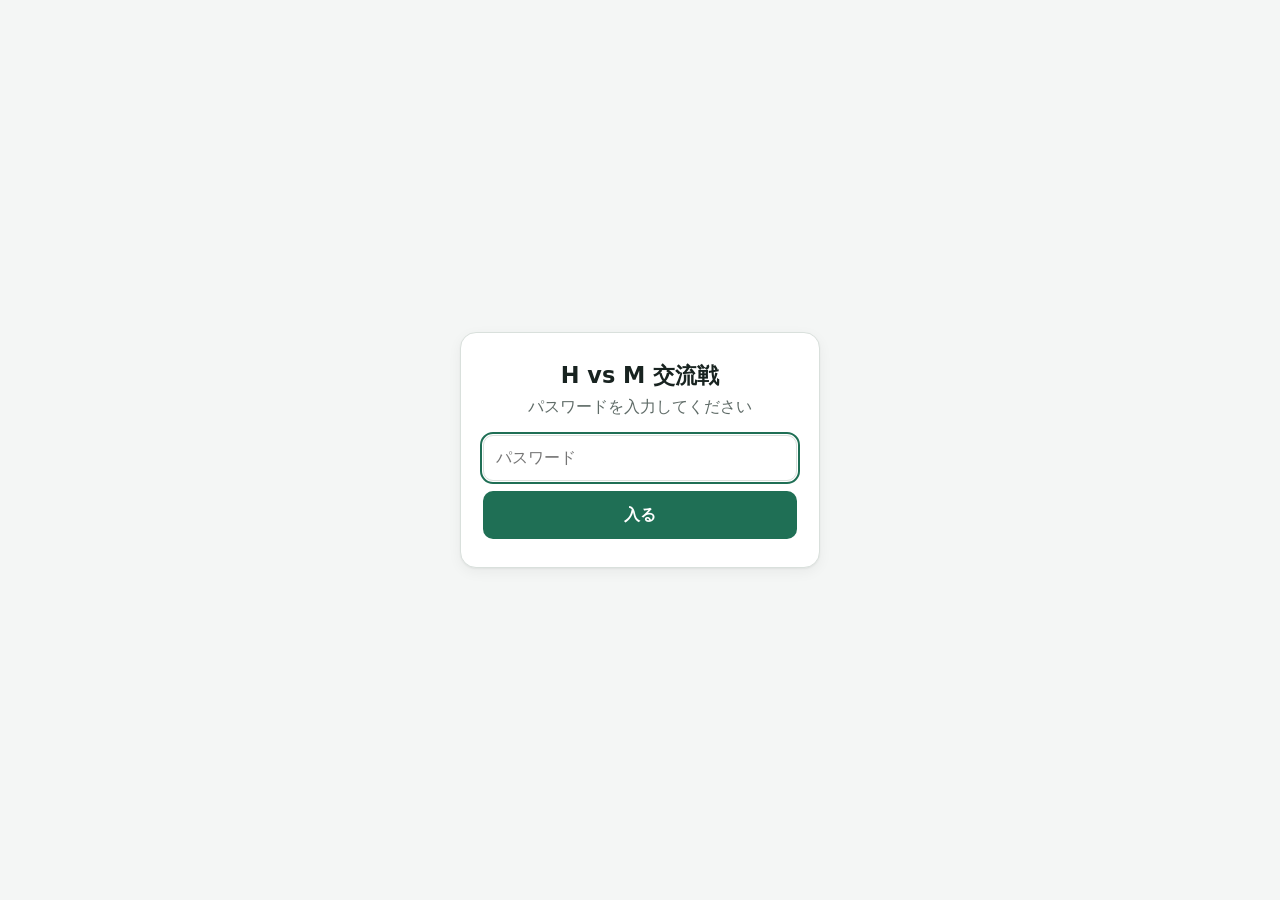
==== docs/index.html @ fb305dd3 "H vs M テニス交流戦 戦績アプリ フェーズ1 GAS の API、入り口パスワード付きの 4 画面、セットアップ手順書。メンバーの実名はリポジトリに含めない。  Co-Authored-By: " ====
<!DOCTYPE html>
<html lang="ja">
<head>
<meta charset="utf-8">
<meta name="viewport" content="width=device-width, initial-scale=1">
<title>戦績 | H vs M 交流戦</title>
<link rel="stylesheet" href="css/style.css">
</head>
<body>
<div id="gate" hidden></div>

<div id="app" hidden>
  <header class="topbar">
    <div class="container topbar-inner">
      <h1 class="brand">H vs M<span class="brand-sub"> 交流戦</span></h1>
      <nav id="nav" class="nav" aria-label="ページ"></nav>
    </div>
  </header>
  <div id="mock-banner" class="banner" hidden>サンプルデータを表示中（config.js の GAS_URL が未設定）</div>

  <main class="container">
    <section class="card hero">
      <div class="hero-score">
        <span class="team-h hero-label">H</span>
        <span id="hero-h">0</span>
        <span class="vs">–</span>
        <span id="hero-m">0</span>
        <span class="team-m hero-label">M</span>
      </div>
      <div class="hero-sub">
        引き分け <b id="hero-d">0</b> ／ 全 <b id="hero-total">0</b> 試合<br>
        取得ゲーム H <b id="hero-hg">0</b> – <b id="hero-mg">0</b> M
      </div>
    </section>

    <section class="card">
      <h2>開催回ごと</h2>
      <div class="table-wrap">
        <table id="by-event">
          <thead>
            <tr><th class="l">開催回</th><th>H 勝</th><th>M 勝</th><th>分</th><th>ゲーム</th></tr>
          </thead>
          <tbody></tbody>
        </table>
      </div>
    </section>

    <section class="card">
      <h2>最近の試合</h2>
      <ul id="recent" class="match-list"></ul>
      <a class="more" href="matches.html">すべての試合を見る</a>
    </section>
  </main>
</div>

<div id="toast" class="toast" hidden></div>

<script src="js/config.js"></script>
<script src="js/mock.js"></script>
<script src="js/api.js"></script>
<script src="js/stats.js"></script>
<script src="js/ui.js"></script>
<script src="js/auth.js"></script>
<script>
Auth.boot({ page: 'index.html' }).then(data => {
  const matches = data.matches;
  const rec = Stats.teamRecord(matches);
  document.getElementById('hero-h').textContent = rec.H;
  document.getElementById('hero-m').textContent = rec.M;
  document.getElementById('hero-d').textContent = rec.D;
  document.getElementById('hero-total').textContent = rec.total;
  document.getElementById('hero-hg').textContent = rec.hGames;
  document.getElementById('hero-mg').textContent = rec.mGames;

  const rows = Stats.byEvent(matches, data.events);
  const tbody = document.querySelector('#by-event tbody');
  tbody.innerHTML = rows.length
    ? rows.map(r =>
        '<tr>' +
        '<td class="l">' + UI.esc(r.event.title) + '<br><span class="muted">' + UI.esc(UI.fmtDate(r.event.date)) + '</span></td>' +
        '<td class="num">' + r.H + '</td>' +
        '<td class="num">' + r.M + '</td>' +
        '<td class="num">' + r.D + '</td>' +
        '<td class="num">' + r.hGames + '-' + r.mGames + '</td>' +
        '</tr>'
      ).join('')
    : '<tr><td colspan="5" class="empty">まだ開催回がありません</td></tr>';

  const recent = UI.sortMatches(matches).slice(0, 5);
  document.getElementById('recent').innerHTML = recent.length
    ? recent.map(m => UI.matchRowHTML(m)).join('')
    : '<li class="empty">まだ試合がありません</li>';
});
</script>
</body>
</html>
---- docs/css/style.css ----
/* H vs M 交流戦 — スマホ縦画面を基準にした共通スタイル */
:root {
  --bg: #f4f6f5;
  --surface: #ffffff;
  --surface-2: #eceff0;
  --fg: #182320;
  --muted: #5f6b67;
  --line: #d9e0dc;
  --accent: #1f6f55;
  --accent-soft: #e2efe8;
  --h: #1d5fd1;
  --h-soft: #e3ebfb;
  --m: #d9532b;
  --m-soft: #fbe7e0;
  --d: #6b7570;
  --d-soft: #e7eae8;
  --danger: #b42318;
  --radius: 12px;
  --shadow: 0 1px 2px rgba(0, 0, 0, .05), 0 4px 14px rgba(0, 0, 0, .05);
  color-scheme: light;
}
@media (prefers-color-scheme: dark) {
  :root {
    --bg: #0f1412;
    --surface: #171d1b;
    --surface-2: #1f2725;
    --fg: #e5ebe8;
    --muted: #96a29d;
    --line: #2a3330;
    --accent: #5cc59a;
    --accent-soft: #1a2b24;
    --h: #78a2f3;
    --h-soft: #1a2742;
    --m: #f28e6b;
    --m-soft: #3b2017;
    --d: #9aa6a0;
    --d-soft: #242b28;
    --danger: #ff8a80;
    --shadow: 0 1px 2px rgba(0, 0, 0, .4), 0 4px 14px rgba(0, 0, 0, .35);
    color-scheme: dark;
  }
}

* { box-sizing: border-box; }
html, body { margin: 0; }
body {
  background: var(--bg);
  color: var(--fg);
  font-family: system-ui, -apple-system, "Hiragino Sans", "Yu Gothic UI", "Meiryo", sans-serif;
  font-size: 16px;
  line-height: 1.5;
  -webkit-font-smoothing: antialiased;
}
[hidden] { display: none !important; }
a { color: var(--accent); }
h1, h2, h3 { margin: 0 0 .5em; line-height: 1.3; }
h2 { font-size: 1.1rem; }
h3 { font-size: 1rem; color: var(--muted); margin-top: 1.2em; }
code { background: var(--surface-2); padding: 0 .3em; border-radius: 4px; }
.muted { color: var(--muted); }
.container { max-width: 720px; margin: 0 auto; padding: 0 16px; }
button { font: inherit; }
button.link {
  background: none; border: 0; color: var(--accent); cursor: pointer; padding: 0;
  text-decoration: underline;
}

/* ヘッダーとナビ */
.topbar {
  position: sticky; top: 0; z-index: 10;
  background: var(--surface);
  border-bottom: 1px solid var(--line);
}
.topbar-inner { display: flex; align-items: center; justify-content: space-between; gap: 12px; height: 52px; }
.brand { font-size: 1rem; font-weight: 700; margin: 0; white-space: nowrap; }
.nav { display: flex; gap: 2px; align-items: center; overflow-x: auto; }
.nav a {
  padding: 6px 10px; border-radius: 8px; text-decoration: none; color: var(--muted);
  font-weight: 600; white-space: nowrap; font-size: .95rem;
}
.nav a.active { background: var(--accent-soft); color: var(--accent); }
.nav .nav-logout { margin-left: 6px; font-size: .8rem; color: var(--muted); text-decoration: none; white-space: nowrap; }
.banner {
  background: #fff4d6; color: #6b4b00; font-size: .85rem; text-align: center; padding: 6px 12px;
}
/* 幅の狭い端末ではブランド名を短くして、ナビが 1 行に収まるようにする */
@media (max-width: 430px) {
  .brand-sub { display: none; }
  .nav a { padding: 6px 8px; }
  .nav .nav-logout { margin-left: 2px; }
}
@media (prefers-color-scheme: dark) { .banner { background: #3a2e10; color: #ffd98a; } }

main.container { padding-top: 16px; padding-bottom: 48px; }

/* カード */
.card {
  background: var(--surface);
  border: 1px solid var(--line);
  border-radius: var(--radius);
  padding: 16px;
  margin-bottom: 16px;
  box-shadow: var(--shadow);
}
.card-head { display: flex; align-items: baseline; justify-content: space-between; gap: 8px; }
.more { display: inline-block; margin-top: 8px; font-size: .9rem; }

/* ダッシュボードの大見出し */
.hero { text-align: center; }
.hero-score {
  display: flex; align-items: baseline; justify-content: center; gap: 10px;
  font-size: 2.6rem; font-weight: 800; letter-spacing: .02em; line-height: 1.1;
}
.hero-score .vs { color: var(--muted); font-weight: 400; font-size: 1.6rem; }
.team-h { color: var(--h); }
.team-m { color: var(--m); }
.hero-label { font-size: 1rem; font-weight: 700; }
.hero-sub { margin-top: 8px; color: var(--muted); font-size: .95rem; }
.hero-sub b { color: var(--fg); }

/* バッジ */
.badge {
  display: inline-block; min-width: 1.8em; padding: 1px 7px; border-radius: 999px;
  font-size: .8rem; font-weight: 700; text-align: center; line-height: 1.5;
}
.badge-H { background: var(--h-soft); color: var(--h); }
.badge-M { background: var(--m-soft); color: var(--m); }
.badge-D { background: var(--d-soft); color: var(--d); }

/* テーブル */
.table-wrap { overflow-x: auto; -webkit-overflow-scrolling: touch; margin: 0 -16px; padding: 0 16px; }
table { border-collapse: collapse; width: 100%; font-size: .92rem; }
th, td { padding: 8px 6px; border-bottom: 1px solid var(--line); text-align: right; white-space: nowrap; }
th { color: var(--muted); font-weight: 600; font-size: .8rem; }
th:first-child, td:first-child, th.l, td.l { text-align: left; }
#by-event td:first-child { white-space: normal; } /* 開催回名だけは折り返してよい */
tbody tr:last-child td { border-bottom: 0; }
th.sortable { cursor: pointer; user-select: none; }
th.sortable.sorted { color: var(--accent); }
th.sortable.sorted::after { content: ' ▾'; }
th.sortable.sorted.asc::after { content: ' ▴'; }
tr.clickable { cursor: pointer; }
tr.clickable:hover td { background: var(--surface-2); }
tr.selected td { background: var(--accent-soft); }
td.num { font-variant-numeric: tabular-nums; }
.col-rate { font-weight: 700; }

/* 試合リスト */
.match-list { list-style: none; margin: 0; padding: 0; }
.match { padding: 10px 0; border-bottom: 1px solid var(--line); }
.match:last-child { border-bottom: 0; }
.match-meta { font-size: .78rem; color: var(--muted); margin-bottom: 2px; }
.match-line { display: grid; grid-template-columns: 1fr auto 1fr; align-items: center; gap: 8px; }
.side { font-size: .95rem; }
.side-h { text-align: right; }
.side-m { text-align: left; }
.score {
  font-weight: 800; font-size: 1.1rem; font-variant-numeric: tabular-nums;
  padding: 2px 10px; border-radius: 8px; background: var(--surface-2);
}
.match.win-h .score { background: var(--h-soft); color: var(--h); }
.match.win-m .score { background: var(--m-soft); color: var(--m); }
.match.draw .score { background: var(--d-soft); color: var(--d); }
.match.win-h .side-h, .match.win-m .side-m { font-weight: 700; }
.match-note { font-size: .8rem; color: var(--muted); margin-top: 2px; }

/* フィルタ・フォーム共通 */
.filters { display: flex; gap: 8px; flex-wrap: wrap; margin-bottom: 12px; }
.seg { display: inline-flex; border: 1px solid var(--line); border-radius: 8px; overflow: hidden; }
.seg button {
  background: var(--surface); color: var(--muted); border: 0; padding: 6px 12px; cursor: pointer; font-weight: 600;
}
.seg button + button { border-left: 1px solid var(--line); }
.seg button.on { background: var(--accent-soft); color: var(--accent); }
label.field { display: block; font-size: .85rem; color: var(--muted); font-weight: 600; margin: 14px 0 6px; }
select, input[type="text"], input[type="password"] {
  width: 100%; font: inherit; padding: 10px 12px; border: 1px solid var(--line); border-radius: 10px;
  background: var(--surface); color: var(--fg); min-height: 44px;
}
select:focus, input:focus { outline: 2px solid var(--accent); outline-offset: 1px; }
.row-2 { display: grid; grid-template-columns: 1fr 1fr; gap: 8px; }
.pair-head { display: flex; align-items: center; gap: 8px; margin-top: 18px; font-weight: 700; }
.btn {
  display: inline-block; width: 100%; padding: 12px 16px; border-radius: 10px; border: 0;
  background: var(--accent); color: #fff; font-weight: 700; font-size: 1rem; cursor: pointer; min-height: 48px;
}
.btn:disabled { opacity: .45; cursor: not-allowed; }
.btn-secondary { background: var(--surface-2); color: var(--fg); }

/* スコアボタン */
.score-group { margin-top: 10px; }
.score-group-label { font-size: .8rem; color: var(--muted); font-weight: 600; margin-bottom: 4px; }
.score-btns { display: grid; grid-template-columns: repeat(5, 1fr); gap: 6px; }
.score-btns.one { grid-template-columns: 1fr; }
.score-btn {
  padding: 10px 0; border-radius: 10px; border: 1px solid var(--line); background: var(--surface);
  color: var(--fg); font-weight: 700; font-size: 1.05rem; cursor: pointer; min-height: 44px; font-variant-numeric: tabular-nums;
}
.score-btn.h { border-color: var(--h-soft); }
.score-btn.m { border-color: var(--m-soft); }
.score-btn.on { outline: 2px solid var(--accent); background: var(--accent-soft); }
.score-btn.h.on { outline-color: var(--h); background: var(--h-soft); color: var(--h); }
.score-btn.m.on { outline-color: var(--m); background: var(--m-soft); color: var(--m); }
.score-btn.d.on { outline-color: var(--d); background: var(--d-soft); color: var(--d); }

/* 入力の確認欄 */
.summary {
  margin-top: 18px; padding: 12px; border-radius: 10px; background: var(--surface-2);
  text-align: center; font-weight: 600; min-height: 48px;
}
.summary .score { margin: 0 8px; }
.summary-result { display: block; margin-top: 4px; font-size: .9rem; color: var(--muted); }
.form-msg { margin-top: 10px; font-size: .9rem; }
.form-msg.error { color: var(--danger); font-weight: 600; }

/* 個人詳細 */
.detail-head { display: flex; align-items: center; justify-content: space-between; gap: 8px; }
.detail-head h2 { display: flex; align-items: center; gap: 8px; margin: 0; }
.record { margin: 6px 0 0; color: var(--muted); }
.record b { color: var(--fg); }

/* 入り口 */
#gate {
  min-height: 100vh; display: flex; align-items: center; justify-content: center; padding: 24px 16px;
}
.gate-card {
  width: 100%; max-width: 360px; background: var(--surface); border: 1px solid var(--line);
  border-radius: 16px; padding: 28px 22px; box-shadow: var(--shadow); text-align: center;
}
.gate-title { font-size: 1.4rem; margin-bottom: 4px; }
.gate-lead { color: var(--muted); margin: 0 0 16px; }
#gate-form { display: grid; gap: 10px; }
#gate-form button {
  padding: 12px; border-radius: 10px; border: 0; background: var(--accent); color: #fff; font-weight: 700; font-size: 1rem; cursor: pointer;
}
#gate-form button:disabled { opacity: .6; }
.gate-error { color: var(--danger); font-weight: 600; margin: 12px 0 0; }
.gate-note { font-size: .8rem; color: var(--muted); margin: 14px 0 0; }

/* トースト */
.toast {
  position: fixed; left: 50%; bottom: 24px; transform: translateX(-50%);
  background: var(--fg); color: var(--bg); padding: 10px 16px; border-radius: 10px; font-weight: 600;
  box-shadow: var(--shadow); z-index: 20; max-width: calc(100% - 32px);
}
.toast-error { background: var(--danger); color: #fff; }

.empty { color: var(--muted); text-align: center; padding: 16px 0; }
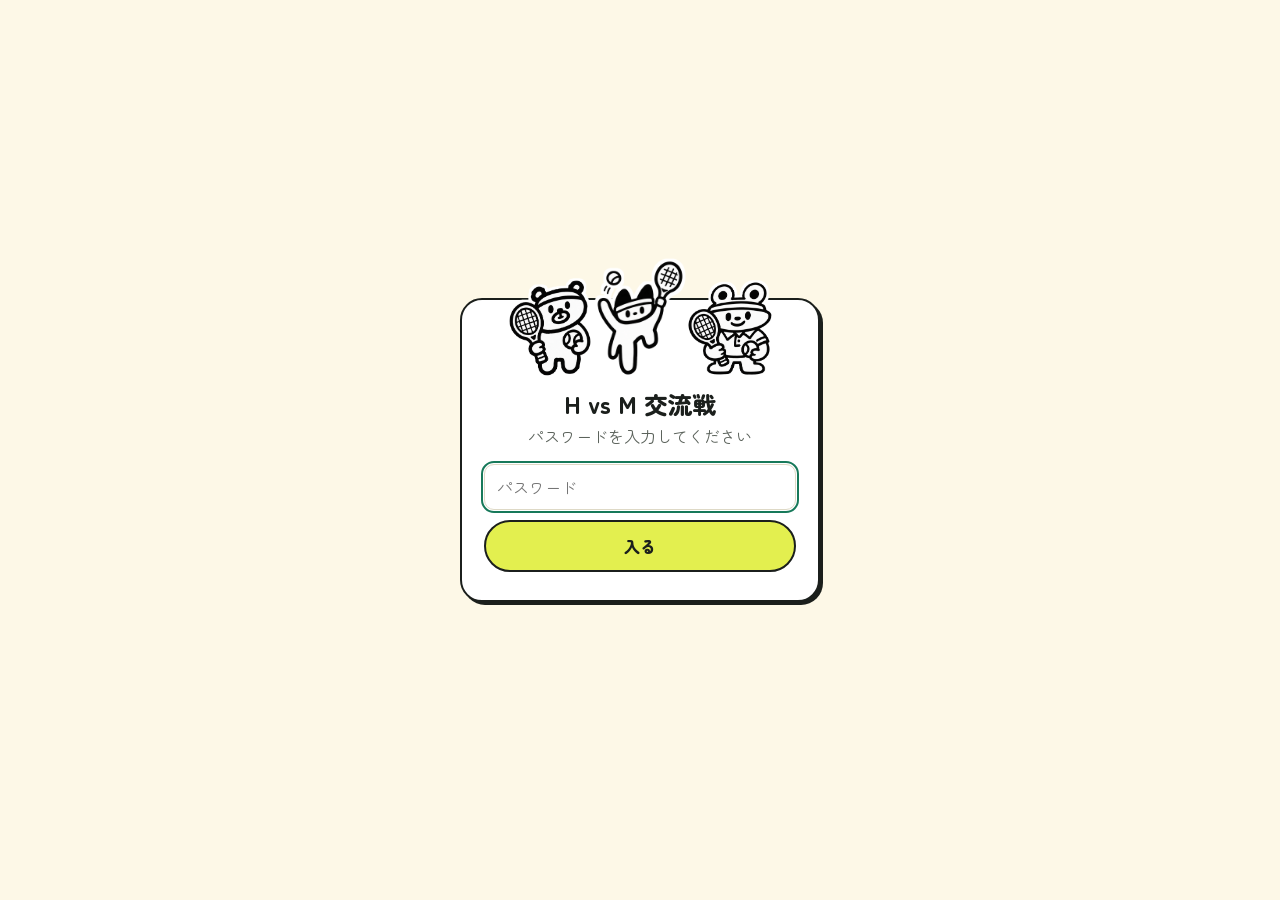
==== commit 7752831e: "キャラクターを追加して UI を楽しい雰囲気に変更 8 体のキャラを各画面に配置し、丸ゴシックとボール色の配色に変更。読み込み画面と登録時の演出を追加。  Co-Authored-By: Claude" ====
--- a/docs/index.html
+++ b/docs/index.html
@@ -4,6 +4,11 @@
 <meta charset="utf-8">
 <meta name="viewport" content="width=device-width, initial-scale=1">
 <title>戦績 | H vs M 交流戦</title>
+<link rel="icon" href="img/icon.png">
+<link rel="apple-touch-icon" href="img/icon.png">
+<link rel="preconnect" href="https://fonts.googleapis.com">
+<link rel="preconnect" href="https://fonts.gstatic.com" crossorigin>
+<link rel="stylesheet" href="https://fonts.googleapis.com/css2?family=Zen+Maru+Gothic:wght@500;700;900&display=swap">
 <link rel="stylesheet" href="css/style.css">
 </head>
 <body>
@@ -20,13 +25,22 @@
 
   <main class="container">
     <section class="card hero">
-      <div class="hero-score">
-        <span class="team-h hero-label">H</span>
-        <span id="hero-h">0</span>
-        <span class="vs">–</span>
-        <span id="hero-m">0</span>
-        <span class="team-m hero-label">M</span>
+      <div class="hero-board">
+        <figure class="hero-team" id="team-h">
+          <img src="img/bear.png" alt="">
+          <figcaption class="team-h">H チーム</figcaption>
+        </figure>
+        <div class="hero-score">
+          <span id="hero-h" class="team-h">0</span>
+          <span class="vs">–</span>
+          <span id="hero-m" class="team-m">0</span>
+        </div>
+        <figure class="hero-team" id="team-m">
+          <img src="img/frog.png" alt="">
+          <figcaption class="team-m">M チーム</figcaption>
+        </figure>
       </div>
+      <p class="hero-msg" id="hero-msg"></p>
       <div class="hero-sub">
         引き分け <b id="hero-d">0</b> ／ 全 <b id="hero-total">0</b> 試合<br>
         取得ゲーム H <b id="hero-hg">0</b> – <b id="hero-mg">0</b> M
@@ -34,6 +48,7 @@
     </section>
 
     <section class="card">
+      <img src="img/balloon.png" alt="" class="card-mascot">
       <h2>開催回ごと</h2>
       <div class="table-wrap">
         <table id="by-event">
@@ -46,6 +61,7 @@
     </section>
 
     <section class="card">
+      <img src="img/star.png" alt="" class="card-mascot">
       <h2>最近の試合</h2>
       <ul id="recent" class="match-list"></ul>
       <a class="more" href="matches.html">すべての試合を見る</a>
@@ -72,6 +88,14 @@
   document.getElementById('hero-hg').textContent = rec.hGames;
   document.getElementById('hero-mg').textContent = rec.mGames;
 
+  // リードしているチームのキャラが跳ねる
+  document.getElementById('team-h').classList.toggle('leading', rec.H > rec.M);
+  document.getElementById('team-m').classList.toggle('leading', rec.M > rec.H);
+  document.getElementById('hero-msg').textContent =
+    rec.total === 0 ? '第1試合を待ってます！' :
+    rec.H > rec.M ? 'H チームがリード中！' :
+    rec.M > rec.H ? 'M チームがリード中！' : '五分五分の大接戦！';
+
   const rows = Stats.byEvent(matches, data.events);
   const tbody = document.querySelector('#by-event tbody');
   tbody.innerHTML = rows.length
@@ -89,7 +113,7 @@
   const recent = UI.sortMatches(matches).slice(0, 5);
   document.getElementById('recent').innerHTML = recent.length
     ? recent.map(m => UI.matchRowHTML(m)).join('')
-    : '<li class="empty">まだ試合がありません</li>';
+    : '<li>' + UI.emptyHTML('まだ試合がありません。すやすや…') + '</li>';
 });
 </script>
 </body>
--- a/docs/css/style.css
+++ b/docs/css/style.css
@@ -1,13 +1,15 @@
 /* H vs M 交流戦 — スマホ縦画面を基準にした共通スタイル */
 :root {
-  --bg: #f4f6f5;
+  --bg: #fdf8e7;
   --surface: #ffffff;
-  --surface-2: #eceff0;
-  --fg: #182320;
-  --muted: #5f6b67;
-  --line: #d9e0dc;
-  --accent: #1f6f55;
-  --accent-soft: #e2efe8;
+  --surface-2: #f3efe0;
+  --fg: #1b1f1c;
+  --muted: #5c635c;
+  --line: #ded9c6;
+  --ink: #1b1f1c;
+  --ball: #e3ef4f;
+  --accent: #17795a;
+  --accent-soft: #dff1e4;
   --h: #1d5fd1;
   --h-soft: #e3ebfb;
   --m: #d9532b;
@@ -15,8 +17,8 @@
   --d: #6b7570;
   --d-soft: #e7eae8;
   --danger: #b42318;
-  --radius: 12px;
-  --shadow: 0 1px 2px rgba(0, 0, 0, .05), 0 4px 14px rgba(0, 0, 0, .05);
+  --radius: 18px;
+  --shadow: 3px 3px 0 var(--ink);
   color-scheme: light;
 }
 @media (prefers-color-scheme: dark) {
@@ -27,6 +29,8 @@
     --fg: #e5ebe8;
     --muted: #96a29d;
     --line: #2a3330;
+    --ink: #55625c;
+    --ball: #2a3419;
     --accent: #5cc59a;
     --accent-soft: #1a2b24;
     --h: #78a2f3;
@@ -36,7 +40,6 @@
     --d: #9aa6a0;
     --d-soft: #242b28;
     --danger: #ff8a80;
-    --shadow: 0 1px 2px rgba(0, 0, 0, .4), 0 4px 14px rgba(0, 0, 0, .35);
     color-scheme: dark;
   }
 }
@@ -46,7 +49,7 @@
 body {
   background: var(--bg);
   color: var(--fg);
-  font-family: system-ui, -apple-system, "Hiragino Sans", "Yu Gothic UI", "Meiryo", sans-serif;
+  font-family: "Zen Maru Gothic", system-ui, -apple-system, "Hiragino Sans", "Yu Gothic UI", "Meiryo", sans-serif;
   font-size: 16px;
   line-height: 1.5;
   -webkit-font-smoothing: antialiased;
@@ -68,18 +71,18 @@
 /* ヘッダーとナビ */
 .topbar {
   position: sticky; top: 0; z-index: 10;
-  background: var(--surface);
-  border-bottom: 1px solid var(--line);
+  background: var(--ball);
+  border-bottom: 2.5px solid var(--ink);
 }
 .topbar-inner { display: flex; align-items: center; justify-content: space-between; gap: 12px; height: 52px; }
-.brand { font-size: 1rem; font-weight: 700; margin: 0; white-space: nowrap; }
+.brand { font-size: 1.05rem; font-weight: 900; margin: 0; white-space: nowrap; }
 .nav { display: flex; gap: 2px; align-items: center; overflow-x: auto; }
 .nav a {
-  padding: 6px 10px; border-radius: 8px; text-decoration: none; color: var(--muted);
-  font-weight: 600; white-space: nowrap; font-size: .95rem;
-}
-.nav a.active { background: var(--accent-soft); color: var(--accent); }
-.nav .nav-logout { margin-left: 6px; font-size: .8rem; color: var(--muted); text-decoration: none; white-space: nowrap; }
+  padding: 6px 10px; border-radius: 999px; text-decoration: none; color: var(--fg);
+  font-weight: 700; white-space: nowrap; font-size: .95rem;
+}
+.nav a.active { background: var(--surface); color: var(--fg); box-shadow: inset 0 0 0 2px var(--ink); }
+.nav .nav-logout { margin-left: 6px; font-size: .8rem; color: var(--fg); text-decoration: none; white-space: nowrap; }
 .banner {
   background: #fff4d6; color: #6b4b00; font-size: .85rem; text-align: center; padding: 6px 12px;
 }
@@ -95,11 +98,12 @@
 
 /* カード */
 .card {
+  position: relative;
   background: var(--surface);
-  border: 1px solid var(--line);
+  border: 2.5px solid var(--ink);
   border-radius: var(--radius);
   padding: 16px;
-  margin-bottom: 16px;
+  margin-bottom: 22px;
   box-shadow: var(--shadow);
 }
 .card-head { display: flex; align-items: baseline; justify-content: space-between; gap: 8px; }
@@ -107,16 +111,43 @@
 
 /* ダッシュボードの大見出し */
 .hero { text-align: center; }
+.hero-board { display: grid; grid-template-columns: minmax(0, 1fr) auto minmax(0, 1fr); align-items: center; gap: 4px; }
+.hero-team { margin: 0; }
+.hero-team img { display: block; width: 100%; max-width: 112px; margin: 0 auto; }
+.hero-team figcaption { font-weight: 900; font-size: .85rem; }
+.hero-team.leading img { animation: bounce 1.1s ease-in-out infinite; }
 .hero-score {
-  display: flex; align-items: baseline; justify-content: center; gap: 10px;
-  font-size: 2.6rem; font-weight: 800; letter-spacing: .02em; line-height: 1.1;
-}
-.hero-score .vs { color: var(--muted); font-weight: 400; font-size: 1.6rem; }
+  display: flex; align-items: baseline; justify-content: center; gap: 8px;
+  font-size: 3.2rem; font-weight: 900; line-height: 1; font-variant-numeric: tabular-nums;
+}
+.hero-score .vs { color: var(--muted); font-weight: 500; font-size: 1.8rem; }
 .team-h { color: var(--h); }
 .team-m { color: var(--m); }
-.hero-label { font-size: 1rem; font-weight: 700; }
+.hero-msg {
+  display: inline-block; margin: 10px 0 0; padding: 3px 14px; border-radius: 999px;
+  background: var(--ball); color: var(--fg); font-weight: 900; box-shadow: inset 0 0 0 2px var(--ink);
+}
 .hero-sub { margin-top: 8px; color: var(--muted); font-size: .95rem; }
 .hero-sub b { color: var(--fg); }
+
+/* カードの角に座るキャラ */
+.card-mascot {
+  position: absolute; right: 8px; top: -26px; width: 72px; height: 72px; object-fit: contain;
+  pointer-events: none; transform: rotate(6deg);
+}
+
+/* 案内役の吹き出し */
+.page-hero { display: flex; align-items: center; gap: 14px; margin-bottom: 18px; }
+.page-hero-img { width: 88px; height: 88px; object-fit: contain; flex: none; animation: sway 3s ease-in-out infinite; }
+.bubble {
+  position: relative; margin: 0; padding: 10px 14px; background: var(--surface); font-weight: 700;
+  border: 2.5px solid var(--ink); border-radius: 16px; font-size: .95rem;
+}
+.bubble::before {
+  content: ""; position: absolute; left: -9px; top: 50%; width: 14px; height: 14px;
+  background: var(--surface); border-left: 2.5px solid var(--ink); border-bottom: 2.5px solid var(--ink);
+  transform: translateY(-50%) rotate(45deg);
+}
 
 /* バッジ */
 .badge {
@@ -181,8 +212,8 @@
 .row-2 { display: grid; grid-template-columns: 1fr 1fr; gap: 8px; }
 .pair-head { display: flex; align-items: center; gap: 8px; margin-top: 18px; font-weight: 700; }
 .btn {
-  display: inline-block; width: 100%; padding: 12px 16px; border-radius: 10px; border: 0;
-  background: var(--accent); color: #fff; font-weight: 700; font-size: 1rem; cursor: pointer; min-height: 48px;
+  display: inline-block; width: 100%; padding: 12px 16px; border-radius: 999px; border: 2.5px solid var(--ink);
+  background: var(--ball); color: var(--fg); font-weight: 900; font-size: 1rem; cursor: pointer; min-height: 48px;
 }
 .btn:disabled { opacity: .45; cursor: not-allowed; }
 .btn-secondary { background: var(--surface-2); color: var(--fg); }
@@ -198,6 +229,7 @@
 }
 .score-btn.h { border-color: var(--h-soft); }
 .score-btn.m { border-color: var(--m-soft); }
+.score-btn:active { transform: scale(.94); }
 .score-btn.on { outline: 2px solid var(--accent); background: var(--accent-soft); }
 .score-btn.h.on { outline-color: var(--h); background: var(--h-soft); color: var(--h); }
 .score-btn.m.on { outline-color: var(--m); background: var(--m-soft); color: var(--m); }
@@ -209,6 +241,7 @@
   text-align: center; font-weight: 600; min-height: 48px;
 }
 .summary .score { margin: 0 8px; }
+.summary-img { display: block; width: 72px; height: 72px; object-fit: contain; margin: 0 auto 4px; animation: pop .3s ease-out; }
 .summary-result { display: block; margin-top: 4px; font-size: .9rem; color: var(--muted); }
 .form-msg { margin-top: 10px; font-size: .9rem; }
 .form-msg.error { color: var(--danger); font-weight: 600; }
@@ -216,6 +249,7 @@
 /* 個人詳細 */
 .detail-head { display: flex; align-items: center; justify-content: space-between; gap: 8px; }
 .detail-head h2 { display: flex; align-items: center; gap: 8px; margin: 0; }
+.detail-avatar { width: 56px; height: 56px; object-fit: contain; }
 .record { margin: 6px 0 0; color: var(--muted); }
 .record b { color: var(--fg); }
 
@@ -224,14 +258,17 @@
   min-height: 100vh; display: flex; align-items: center; justify-content: center; padding: 24px 16px;
 }
 .gate-card {
-  width: 100%; max-width: 360px; background: var(--surface); border: 1px solid var(--line);
-  border-radius: 16px; padding: 28px 22px; box-shadow: var(--shadow); text-align: center;
-}
-.gate-title { font-size: 1.4rem; margin-bottom: 4px; }
+  width: 100%; max-width: 360px; background: var(--surface); border: 2.5px solid var(--ink);
+  border-radius: 22px; padding: 12px 22px 28px; box-shadow: var(--shadow); text-align: center;
+}
+.gate-cast { display: flex; justify-content: center; align-items: flex-end; margin: -56px 0 8px; }
+.gate-cast img { width: 92px; height: 104px; object-fit: contain; }
+.gate-cast img:nth-child(2) { width: 112px; height: 124px; margin: 0 -12px; position: relative; z-index: 1; animation: bounce 1.1s ease-in-out infinite; }
+.gate-title { font-size: 1.5rem; font-weight: 900; margin-bottom: 4px; }
 .gate-lead { color: var(--muted); margin: 0 0 16px; }
 #gate-form { display: grid; gap: 10px; }
 #gate-form button {
-  padding: 12px; border-radius: 10px; border: 0; background: var(--accent); color: #fff; font-weight: 700; font-size: 1rem; cursor: pointer;
+  padding: 12px; border-radius: 999px; border: 2.5px solid var(--ink); background: var(--ball); color: var(--fg); font-weight: 900; font-size: 1rem; cursor: pointer;
 }
 #gate-form button:disabled { opacity: .6; }
 .gate-error { color: var(--danger); font-weight: 600; margin: 12px 0 0; }
@@ -241,8 +278,29 @@
 .toast {
   position: fixed; left: 50%; bottom: 24px; transform: translateX(-50%);
   background: var(--fg); color: var(--bg); padding: 10px 16px; border-radius: 10px; font-weight: 600;
-  box-shadow: var(--shadow); z-index: 20; max-width: calc(100% - 32px);
+  box-shadow: var(--shadow); z-index: 20; width: max-content; max-width: calc(100% - 32px);
 }
 .toast-error { background: var(--danger); color: #fff; }
 
-.empty { color: var(--muted); text-align: center; padding: 16px 0; }
+.empty { color: var(--muted); text-align: center; padding: 16px 0; font-weight: 700; }
+.empty p { margin: 6px 0 0; }
+.empty-img { width: 120px; height: 120px; object-fit: contain; }
+
+.loader { text-align: center; font-weight: 700; color: var(--muted); }
+.loader img { width: 120px; animation: bounce .8s ease-in-out infinite; }
+.loader p { margin: 8px 0 0; }
+
+.fly-star {
+  position: fixed; left: -100px; top: 55%; width: 96px; z-index: 30; pointer-events: none;
+  animation: fly 1.1s ease-in forwards;
+}
+
+@keyframes bounce { 0%, 100% { transform: translateY(0); } 50% { transform: translateY(-9px); } }
+@keyframes sway { 0%, 100% { transform: rotate(-3deg); } 50% { transform: rotate(3deg); } }
+@keyframes pop { from { transform: scale(.5); } 70% { transform: scale(1.1); } to { transform: scale(1); } }
+@keyframes fly { to { transform: translate(calc(100vw + 200px), -50vh) rotate(-12deg); } }
+
+@media (prefers-reduced-motion: reduce) {
+  * { animation: none !important; }
+  .fly-star { display: none; }
+}
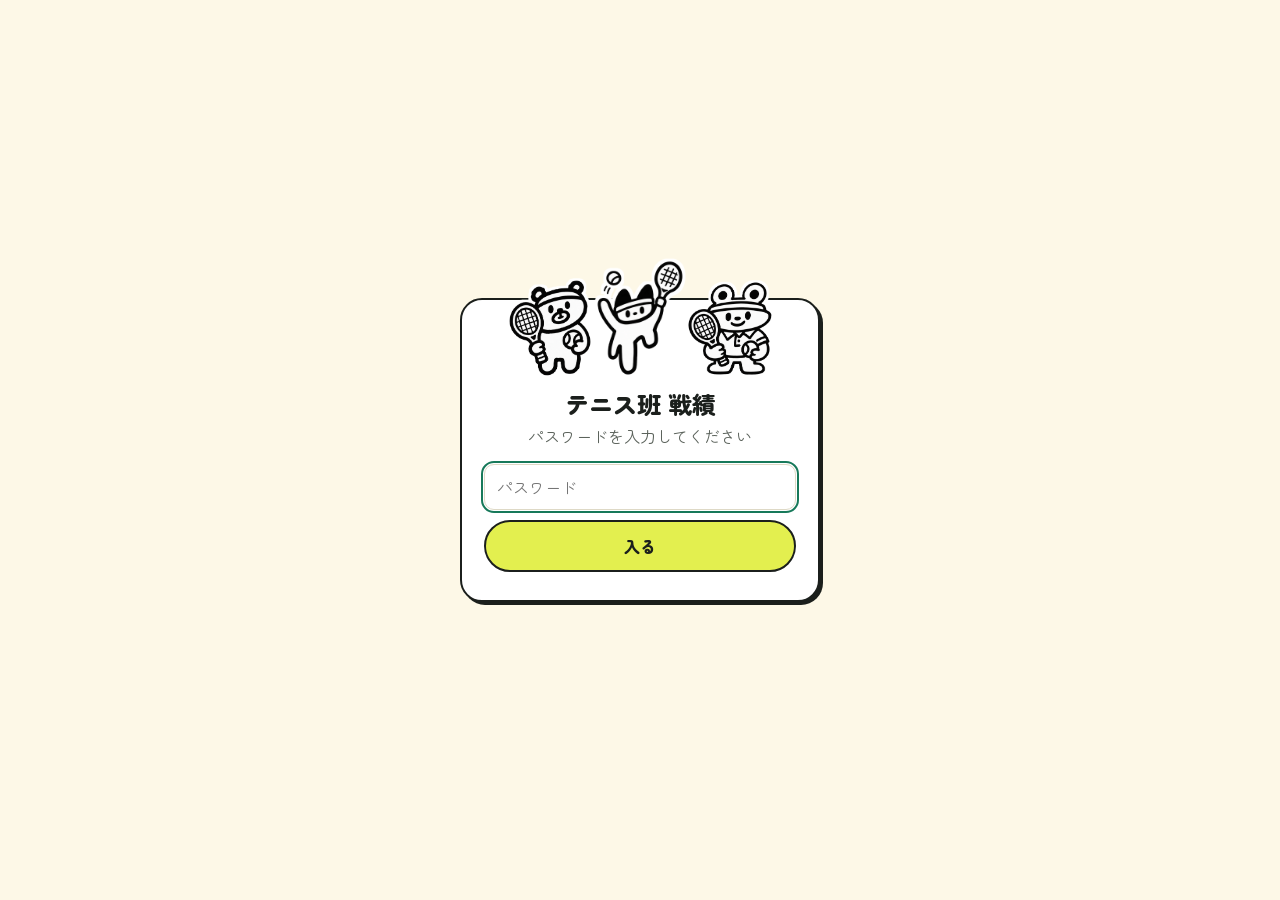
==== commit 23d5ec68: "テニス班内のシングルス・ダブルス戦績アプリに作り替え H/M のチーム分けをやめ、試合を A 側と B 側の対戦として記録する。種目（シングルス／ダブルス）と日付を入力でき、種目別の勝率ランキング・個" ====
--- a/docs/index.html
+++ b/docs/index.html
@@ -3,7 +3,7 @@
 <head>
 <meta charset="utf-8">
 <meta name="viewport" content="width=device-width, initial-scale=1">
-<title>戦績 | H vs M 交流戦</title>
+<title>ホーム | テニス班 戦績</title>
 <link rel="icon" href="img/icon.png">
 <link rel="apple-touch-icon" href="img/icon.png">
 <link rel="preconnect" href="https://fonts.googleapis.com">
@@ -17,7 +17,7 @@
 <div id="app" hidden>
   <header class="topbar">
     <div class="container topbar-inner">
-      <h1 class="brand">H vs M<span class="brand-sub"> 交流戦</span></h1>
+      <h1 class="brand">テニス班<span class="brand-sub"> 戦績</span></h1>
       <nav id="nav" class="nav" aria-label="ページ"></nav>
     </div>
   </header>
@@ -26,42 +26,46 @@
   <main class="container">
     <section class="card hero">
       <div class="hero-board">
-        <figure class="hero-team" id="team-h">
-          <img src="img/bear.png" alt="">
-          <figcaption class="team-h">H チーム</figcaption>
+        <figure class="hero-team">
+          <img src="img/cat.png" alt="">
+          <figcaption>シングルス<b id="hero-s" class="hero-num">0</b></figcaption>
         </figure>
         <div class="hero-score">
-          <span id="hero-h" class="team-h">0</span>
-          <span class="vs">–</span>
-          <span id="hero-m" class="team-m">0</span>
+          <span id="hero-total">0</span><span class="hero-unit">試合</span>
         </div>
-        <figure class="hero-team" id="team-m">
-          <img src="img/frog.png" alt="">
-          <figcaption class="team-m">M チーム</figcaption>
+        <figure class="hero-team">
+          <img src="img/girl.png" alt="">
+          <figcaption>ダブルス<b id="hero-d" class="hero-num">0</b></figcaption>
         </figure>
       </div>
       <p class="hero-msg" id="hero-msg"></p>
       <div class="hero-sub">
-        引き分け <b id="hero-d">0</b> ／ 全 <b id="hero-total">0</b> 試合<br>
-        取得ゲーム H <b id="hero-hg">0</b> – <b id="hero-mg">0</b> M
-      </div>
-    </section>
-
-    <section class="card">
-      <img src="img/balloon.png" alt="" class="card-mascot">
-      <h2>開催回ごと</h2>
-      <div class="table-wrap">
-        <table id="by-event">
-          <thead>
-            <tr><th class="l">開催回</th><th>H 勝</th><th>M 勝</th><th>分</th><th>ゲーム</th></tr>
-          </thead>
-          <tbody></tbody>
-        </table>
+        最新の試合 <b id="hero-last">–</b> ／ 出場 <b id="hero-people">0</b> 人
       </div>
     </section>
 
     <section class="card">
       <img src="img/star.png" alt="" class="card-mascot">
+      <div class="card-head">
+        <h2>勝率ランキング</h2>
+        <div class="seg" id="rank-seg">
+          <button type="button" data-type="S" class="on">シングルス</button>
+          <button type="button" data-type="D">ダブルス</button>
+        </div>
+      </div>
+      <div class="table-wrap">
+        <table id="ranking">
+          <thead>
+            <tr><th>順位</th><th class="l">名前</th><th>試合</th><th>勝</th><th>負</th><th>分</th><th>勝率</th></tr>
+          </thead>
+          <tbody></tbody>
+        </table>
+      </div>
+      <p class="muted note">勝率 = 勝 ÷ 試合数。同じ勝率なら勝ち数の多い順。</p>
+    </section>
+
+    <section class="card">
+      <img src="img/balloon.png" alt="" class="card-mascot">
       <h2>最近の試合</h2>
       <ul id="recent" class="match-list"></ul>
       <a class="more" href="matches.html">すべての試合を見る</a>
@@ -80,38 +84,52 @@
 <script>
 Auth.boot({ page: 'index.html' }).then(data => {
   const matches = data.matches;
-  const rec = Stats.teamRecord(matches);
-  document.getElementById('hero-h').textContent = rec.H;
-  document.getElementById('hero-m').textContent = rec.M;
-  document.getElementById('hero-d').textContent = rec.D;
-  document.getElementById('hero-total').textContent = rec.total;
-  document.getElementById('hero-hg').textContent = rec.hGames;
-  document.getElementById('hero-mg').textContent = rec.mGames;
+  const sum = Stats.summary(matches);
+  const $ = id => document.getElementById(id);
+  $('hero-total').textContent = sum.total;
+  $('hero-s').textContent = sum.S;
+  $('hero-d').textContent = sum.D;
+  $('hero-last').textContent = sum.last ? UI.fmtDate(sum.last) : '–';
+  $('hero-people').textContent = sum.people;
 
-  // リードしているチームのキャラが跳ねる
-  document.getElementById('team-h').classList.toggle('leading', rec.H > rec.M);
-  document.getElementById('team-m').classList.toggle('leading', rec.M > rec.H);
-  document.getElementById('hero-msg').textContent =
-    rec.total === 0 ? '第1試合を待ってます！' :
-    rec.H > rec.M ? 'H チームがリード中！' :
-    rec.M > rec.H ? 'M チームがリード中！' : '五分五分の大接戦！';
+  const month = UI.today().slice(0, 7);
+  const thisMonth = matches.filter(m => (m.date || '').slice(0, 7) === month).length;
+  $('hero-msg').textContent =
+    sum.total === 0 ? '第1試合を待ってます！' :
+    thisMonth ? '今月は ' + thisMonth + ' 試合！' : '今月の第1試合を待ってます！';
 
-  const rows = Stats.byEvent(matches, data.events);
-  const tbody = document.querySelector('#by-event tbody');
-  tbody.innerHTML = rows.length
-    ? rows.map(r =>
-        '<tr>' +
-        '<td class="l">' + UI.esc(r.event.title) + '<br><span class="muted">' + UI.esc(UI.fmtDate(r.event.date)) + '</span></td>' +
-        '<td class="num">' + r.H + '</td>' +
-        '<td class="num">' + r.M + '</td>' +
-        '<td class="num">' + r.D + '</td>' +
-        '<td class="num">' + r.hGames + '-' + r.mGames + '</td>' +
-        '</tr>'
-      ).join('')
-    : '<tr><td colspan="5" class="empty">まだ開催回がありません</td></tr>';
+  // ランキング。前回見ていた種目を覚えておく
+  let type = 'S';
+  try { type = localStorage.getItem('th_rank_type') === 'D' ? 'D' : 'S'; } catch (e) { /* ignore */ }
+
+  function renderRanking() {
+    const list = Stats.ranking(Stats.byType(matches, type), data.members, 1);
+    const tbody = document.querySelector('#ranking tbody');
+    tbody.innerHTML = list.length
+      ? list.map((r, i) =>
+          '<tr>' +
+          '<td class="num rank">' + (i + 1) + '</td>' +
+          '<td class="l"><a href="players.html#' + encodeURIComponent(r.member.member_id) + '">' + UI.esc(r.member.display_name) + '</a></td>' +
+          '<td class="num">' + r.played + '</td>' +
+          '<td class="num">' + r.W + '</td>' +
+          '<td class="num">' + r.L + '</td>' +
+          '<td class="num">' + r.D + '</td>' +
+          '<td class="num col-rate">' + UI.pct(r.rate) + '</td>' +
+          '</tr>'
+        ).join('')
+      : '<tr><td colspan="7" class="empty">まだ' + UI.typeLabel(type) + 'の試合がありません</td></tr>';
+  }
+
+  UI.setSeg('rank-seg', type);
+  UI.bindSeg('rank-seg', t => {
+    type = t;
+    try { localStorage.setItem('th_rank_type', t); } catch (e) { /* ignore */ }
+    renderRanking();
+  });
+  renderRanking();
 
   const recent = UI.sortMatches(matches).slice(0, 5);
-  document.getElementById('recent').innerHTML = recent.length
+  $('recent').innerHTML = recent.length
     ? recent.map(m => UI.matchRowHTML(m)).join('')
     : '<li>' + UI.emptyHTML('まだ試合がありません。すやすや…') + '</li>';
 });
--- a/docs/css/style.css
+++ b/docs/css/style.css
@@ -1,4 +1,4 @@
-/* H vs M 交流戦 — スマホ縦画面を基準にした共通スタイル */
+/* テニス班 戦績 — スマホ縦画面を基準にした共通スタイル */
 :root {
   --bg: #fdf8e7;
   --surface: #ffffff;
@@ -10,10 +10,10 @@
   --ball: #e3ef4f;
   --accent: #17795a;
   --accent-soft: #dff1e4;
-  --h: #1d5fd1;
-  --h-soft: #e3ebfb;
-  --m: #d9532b;
-  --m-soft: #fbe7e0;
+  --a: #1d5fd1;
+  --a-soft: #e3ebfb;
+  --b: #d9532b;
+  --b-soft: #fbe7e0;
   --d: #6b7570;
   --d-soft: #e7eae8;
   --danger: #b42318;
@@ -33,10 +33,10 @@
     --ball: #2a3419;
     --accent: #5cc59a;
     --accent-soft: #1a2b24;
-    --h: #78a2f3;
-    --h-soft: #1a2742;
-    --m: #f28e6b;
-    --m-soft: #3b2017;
+    --a: #78a2f3;
+    --a-soft: #1a2742;
+    --b: #f28e6b;
+    --b-soft: #3b2017;
     --d: #9aa6a0;
     --d-soft: #242b28;
     --danger: #ff8a80;
@@ -106,7 +106,8 @@
   margin-bottom: 22px;
   box-shadow: var(--shadow);
 }
-.card-head { display: flex; align-items: baseline; justify-content: space-between; gap: 8px; }
+.card-head { display: flex; align-items: center; justify-content: space-between; flex-wrap: wrap; gap: 6px 8px; margin-bottom: 8px; }
+.card-head h2 { margin: 0; white-space: nowrap; }
 .more { display: inline-block; margin-top: 8px; font-size: .9rem; }
 
 /* ダッシュボードの大見出し */
@@ -115,14 +116,14 @@
 .hero-team { margin: 0; }
 .hero-team img { display: block; width: 100%; max-width: 112px; margin: 0 auto; }
 .hero-team figcaption { font-weight: 900; font-size: .85rem; }
-.hero-team.leading img { animation: bounce 1.1s ease-in-out infinite; }
+.hero-num { display: block; font-size: 1.6rem; line-height: 1.1; font-variant-numeric: tabular-nums; }
+.hero-team img { animation: bounce 1.6s ease-in-out infinite; }
+.hero-team:last-child img { animation-delay: .8s; }
 .hero-score {
   display: flex; align-items: baseline; justify-content: center; gap: 8px;
   font-size: 3.2rem; font-weight: 900; line-height: 1; font-variant-numeric: tabular-nums;
 }
-.hero-score .vs { color: var(--muted); font-weight: 500; font-size: 1.8rem; }
-.team-h { color: var(--h); }
-.team-m { color: var(--m); }
+.hero-unit { font-size: 1rem; font-weight: 700; color: var(--muted); }
 .hero-msg {
   display: inline-block; margin: 10px 0 0; padding: 3px 14px; border-radius: 999px;
   background: var(--ball); color: var(--fg); font-weight: 900; box-shadow: inset 0 0 0 2px var(--ink);
@@ -154,9 +155,11 @@
   display: inline-block; min-width: 1.8em; padding: 1px 7px; border-radius: 999px;
   font-size: .8rem; font-weight: 700; text-align: center; line-height: 1.5;
 }
-.badge-H { background: var(--h-soft); color: var(--h); }
-.badge-M { background: var(--m-soft); color: var(--m); }
-.badge-D { background: var(--d-soft); color: var(--d); }
+.badge-A { background: var(--a-soft); color: var(--a); }
+.badge-B { background: var(--b-soft); color: var(--b); }
+.badge.type-S, .badge.type-D { font-size: .7rem; padding: 0 6px; margin-left: 4px; vertical-align: 1px; }
+.badge.type-S { background: var(--ball); color: var(--fg); box-shadow: inset 0 0 0 1.5px var(--ink); }
+.badge.type-D { background: var(--accent-soft); color: var(--accent); }
 
 /* テーブル */
 .table-wrap { overflow-x: auto; -webkit-overflow-scrolling: touch; margin: 0 -16px; padding: 0 16px; }
@@ -164,7 +167,9 @@
 th, td { padding: 8px 6px; border-bottom: 1px solid var(--line); text-align: right; white-space: nowrap; }
 th { color: var(--muted); font-weight: 600; font-size: .8rem; }
 th:first-child, td:first-child, th.l, td.l { text-align: left; }
-#by-event td:first-child { white-space: normal; } /* 開催回名だけは折り返してよい */
+td.rank { text-align: center; font-weight: 900; width: 2.5em; }
+td a { color: var(--fg); text-decoration-color: var(--line); }
+.note { font-size: .8rem; margin: 10px 0 0; }
 tbody tr:last-child td { border-bottom: 0; }
 th.sortable { cursor: pointer; user-select: none; }
 th.sortable.sorted { color: var(--accent); }
@@ -183,33 +188,37 @@
 .match-meta { font-size: .78rem; color: var(--muted); margin-bottom: 2px; }
 .match-line { display: grid; grid-template-columns: 1fr auto 1fr; align-items: center; gap: 8px; }
 .side { font-size: .95rem; }
-.side-h { text-align: right; }
-.side-m { text-align: left; }
+.side-a { text-align: right; }
+.side-b { text-align: left; }
 .score {
   font-weight: 800; font-size: 1.1rem; font-variant-numeric: tabular-nums;
   padding: 2px 10px; border-radius: 8px; background: var(--surface-2);
 }
-.match.win-h .score { background: var(--h-soft); color: var(--h); }
-.match.win-m .score { background: var(--m-soft); color: var(--m); }
+.match.win-a .score { background: var(--a-soft); color: var(--a); }
+.match.win-b .score { background: var(--b-soft); color: var(--b); }
 .match.draw .score { background: var(--d-soft); color: var(--d); }
-.match.win-h .side-h, .match.win-m .side-m { font-weight: 700; }
+.match.win-a .side-a, .match.win-b .side-b { font-weight: 700; }
 .match-note { font-size: .8rem; color: var(--muted); margin-top: 2px; }
 
 /* フィルタ・フォーム共通 */
 .filters { display: flex; gap: 8px; flex-wrap: wrap; margin-bottom: 12px; }
 .seg { display: inline-flex; border: 1px solid var(--line); border-radius: 8px; overflow: hidden; }
 .seg button {
-  background: var(--surface); color: var(--muted); border: 0; padding: 6px 12px; cursor: pointer; font-weight: 600;
+  background: var(--surface); color: var(--muted); border: 0; padding: 6px 10px; cursor: pointer; font-weight: 600;
+  font-size: .85rem; white-space: nowrap;
 }
 .seg button + button { border-left: 1px solid var(--line); }
 .seg button.on { background: var(--accent-soft); color: var(--accent); }
-label.field { display: block; font-size: .85rem; color: var(--muted); font-weight: 600; margin: 14px 0 6px; }
-select, input[type="text"], input[type="password"] {
+.seg-wide { display: flex; min-height: 44px; border-radius: 10px; }
+.seg-wide button { flex: 1; padding: 6px 4px; }
+.field { display: block; font-size: .85rem; color: var(--muted); font-weight: 600; margin: 14px 0 6px; }
+select, input[type="text"], input[type="password"], input[type="date"] {
   width: 100%; font: inherit; padding: 10px 12px; border: 1px solid var(--line); border-radius: 10px;
   background: var(--surface); color: var(--fg); min-height: 44px;
 }
 select:focus, input:focus { outline: 2px solid var(--accent); outline-offset: 1px; }
 .row-2 { display: grid; grid-template-columns: 1fr 1fr; gap: 8px; }
+.row-2.one { grid-template-columns: 1fr; }
 .pair-head { display: flex; align-items: center; gap: 8px; margin-top: 18px; font-weight: 700; }
 .btn {
   display: inline-block; width: 100%; padding: 12px 16px; border-radius: 999px; border: 2.5px solid var(--ink);
@@ -227,12 +236,12 @@
   padding: 10px 0; border-radius: 10px; border: 1px solid var(--line); background: var(--surface);
   color: var(--fg); font-weight: 700; font-size: 1.05rem; cursor: pointer; min-height: 44px; font-variant-numeric: tabular-nums;
 }
-.score-btn.h { border-color: var(--h-soft); }
-.score-btn.m { border-color: var(--m-soft); }
+.score-btn.a { border-color: var(--a-soft); }
+.score-btn.b { border-color: var(--b-soft); }
 .score-btn:active { transform: scale(.94); }
 .score-btn.on { outline: 2px solid var(--accent); background: var(--accent-soft); }
-.score-btn.h.on { outline-color: var(--h); background: var(--h-soft); color: var(--h); }
-.score-btn.m.on { outline-color: var(--m); background: var(--m-soft); color: var(--m); }
+.score-btn.a.on { outline-color: var(--a); background: var(--a-soft); color: var(--a); }
+.score-btn.b.on { outline-color: var(--b); background: var(--b-soft); color: var(--b); }
 .score-btn.d.on { outline-color: var(--d); background: var(--d-soft); color: var(--d); }
 
 /* 入力の確認欄 */
@@ -242,7 +251,9 @@
 }
 .summary .score { margin: 0 8px; }
 .summary-img { display: block; width: 72px; height: 72px; object-fit: contain; margin: 0 auto 4px; animation: pop .3s ease-out; }
+.summary-meta { display: block; font-size: .8rem; color: var(--muted); margin-bottom: 4px; }
 .summary-result { display: block; margin-top: 4px; font-size: .9rem; color: var(--muted); }
+.summary-new { display: block; margin-top: 6px; font-size: .85rem; font-weight: 700; color: var(--fg); }
 .form-msg { margin-top: 10px; font-size: .9rem; }
 .form-msg.error { color: var(--danger); font-weight: 600; }
 
@@ -251,6 +262,7 @@
 .detail-head h2 { display: flex; align-items: center; gap: 8px; margin: 0; }
 .detail-avatar { width: 56px; height: 56px; object-fit: contain; }
 .record { margin: 6px 0 0; color: var(--muted); }
+.record-label { display: inline-block; min-width: 6em; font-weight: 700; color: var(--fg); }
 .record b { color: var(--fg); }
 
 /* 入り口 */
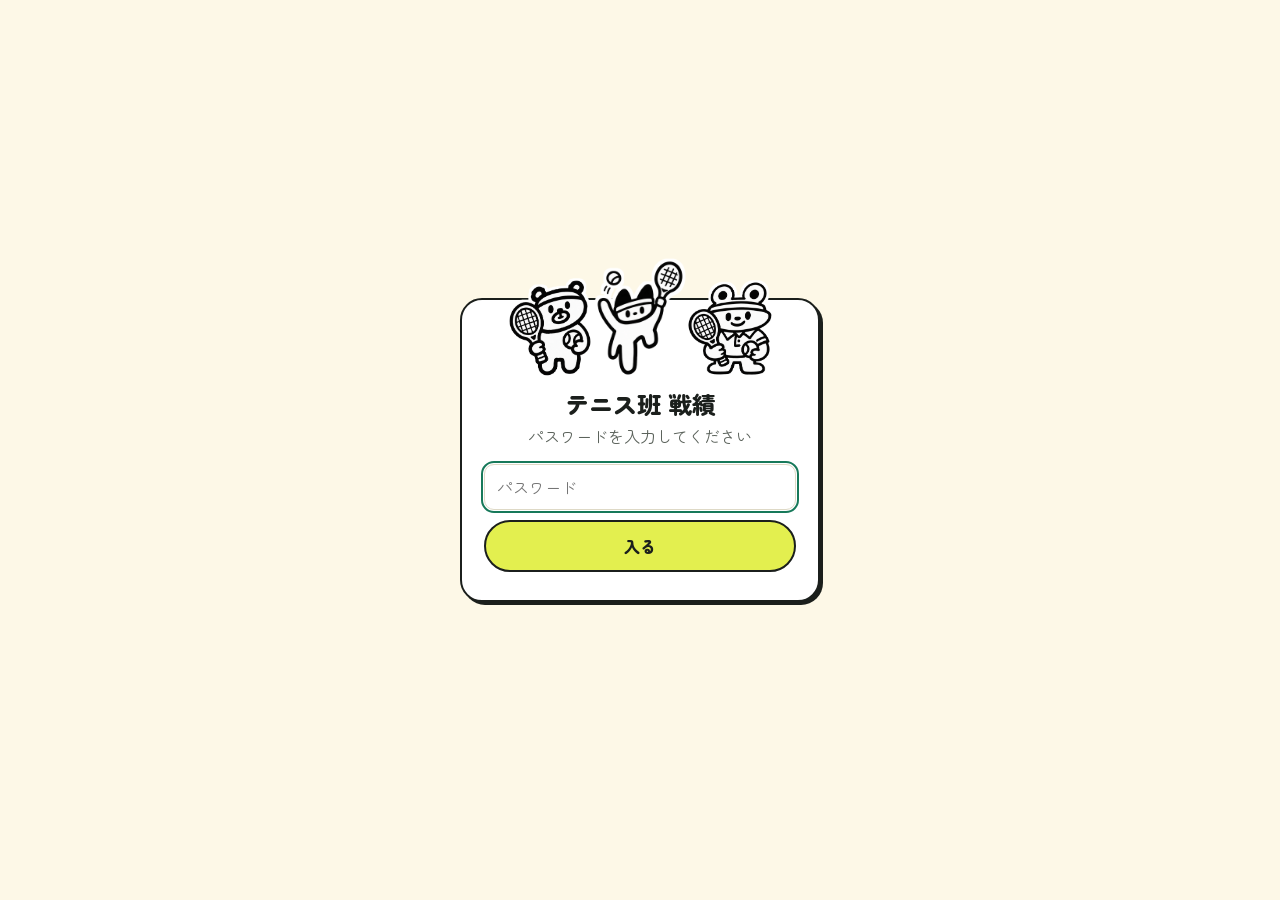
==== commit 9abc374a: "日付ごとの表示と名前ボタンでの入力を追加し、スマホでの種目ボタンのずれを修正 入力画面は登録済みの人をタップで入れられ、選んだ日付の試合を下に表示する。戦績に日付ごとの表、試合一覧に日付の絞り込みと見" ====
--- a/docs/index.html
+++ b/docs/index.html
@@ -65,6 +65,20 @@
     </section>
 
     <section class="card">
+      <img src="img/dog.png" alt="" class="card-mascot card-mascot-wide">
+      <h2>日付ごと</h2>
+      <div class="table-wrap">
+        <table id="by-date">
+          <thead>
+            <tr><th class="l">日付</th><th>試合</th><th>シングルス</th><th>ダブルス</th><th>人数</th></tr>
+          </thead>
+          <tbody></tbody>
+        </table>
+      </div>
+      <a class="more" href="matches.html" id="by-date-more" hidden>すべての日付を見る</a>
+    </section>
+
+    <section class="card">
       <img src="img/balloon.png" alt="" class="card-mascot">
       <h2>最近の試合</h2>
       <ul id="recent" class="match-list"></ul>
@@ -128,9 +142,24 @@
   });
   renderRanking();
 
+  // 日付ごと（新しい 8 日分）。日付を押すとその日の試合一覧へ
+  const days = Stats.byDate(matches);
+  document.querySelector('#by-date tbody').innerHTML = days.length
+    ? days.slice(0, 8).map(r =>
+        '<tr>' +
+        '<td class="l date-cell"><a href="matches.html?date=' + encodeURIComponent(r.date) + '">' + UI.esc(UI.fmtDate(r.date) || '日付なし') + '</a></td>' +
+        '<td class="num">' + r.total + '</td>' +
+        '<td class="num">' + r.S + '</td>' +
+        '<td class="num">' + r.D + '</td>' +
+        '<td class="num">' + r.people + '</td>' +
+        '</tr>'
+      ).join('')
+    : '<tr><td colspan="5" class="empty">まだ試合がありません</td></tr>';
+  $('by-date-more').hidden = days.length <= 8;
+
   const recent = UI.sortMatches(matches).slice(0, 5);
   $('recent').innerHTML = recent.length
-    ? recent.map(m => UI.matchRowHTML(m)).join('')
+    ? UI.matchListByDate(recent)
     : '<li>' + UI.emptyHTML('まだ試合がありません。すやすや…') + '</li>';
 });
 </script>
--- a/docs/css/style.css
+++ b/docs/css/style.css
@@ -136,6 +136,7 @@
   position: absolute; right: 8px; top: -26px; width: 72px; height: 72px; object-fit: contain;
   pointer-events: none; transform: rotate(6deg);
 }
+.card-mascot-wide { width: 96px; top: -18px; }
 
 /* 案内役の吹き出し */
 .page-hero { display: flex; align-items: center; gap: 14px; margin-bottom: 18px; }
@@ -217,6 +218,34 @@
   background: var(--surface); color: var(--fg); min-height: 44px;
 }
 select:focus, input:focus { outline: 2px solid var(--accent); outline-offset: 1px; }
+/* iPhone の日付欄は既定の見た目だと幅と高さが他の欄と揃わないので、素の入力欄として描く */
+input[type="date"] {
+  -webkit-appearance: none; appearance: none; display: block; text-align: left; line-height: 1.4;
+}
+input[type="date"]::-webkit-date-and-time-value { text-align: left; }
+input.target { box-shadow: 0 0 0 2px var(--accent); border-color: var(--accent); }
+
+/* 登録済みの人をタップで入れるボタン */
+.chips { display: flex; flex-wrap: wrap; gap: 6px; }
+.chip {
+  font: inherit; font-weight: 700; font-size: .9rem; min-height: 38px; padding: 6px 12px; cursor: pointer;
+  border-radius: 999px; border: 1.5px solid var(--line); background: var(--surface); color: var(--fg);
+}
+.chip:active { transform: scale(.95); }
+.chip.used { background: var(--accent-soft); color: var(--accent); border-color: var(--accent); }
+.chips-hint { font-size: .78rem; color: var(--muted); margin: 6px 0 0; }
+
+/* 日付ごとの見出し */
+.day-head {
+  display: flex; align-items: baseline; justify-content: space-between; gap: 8px;
+  margin-top: 14px; padding: 6px 10px; border-radius: 10px; background: var(--surface-2);
+}
+.day-head:first-child { margin-top: 4px; }
+.day-date { font-weight: 900; }
+.day-count { font-size: .8rem; color: var(--muted); white-space: nowrap; }
+.match-meta .badge:first-child { margin-left: 0; }
+.day-head + .match { border-top: 0; }
+td.date-cell a { font-weight: 700; }
 .row-2 { display: grid; grid-template-columns: 1fr 1fr; gap: 8px; }
 .row-2.one { grid-template-columns: 1fr; }
 .pair-head { display: flex; align-items: center; gap: 8px; margin-top: 18px; font-weight: 700; }
